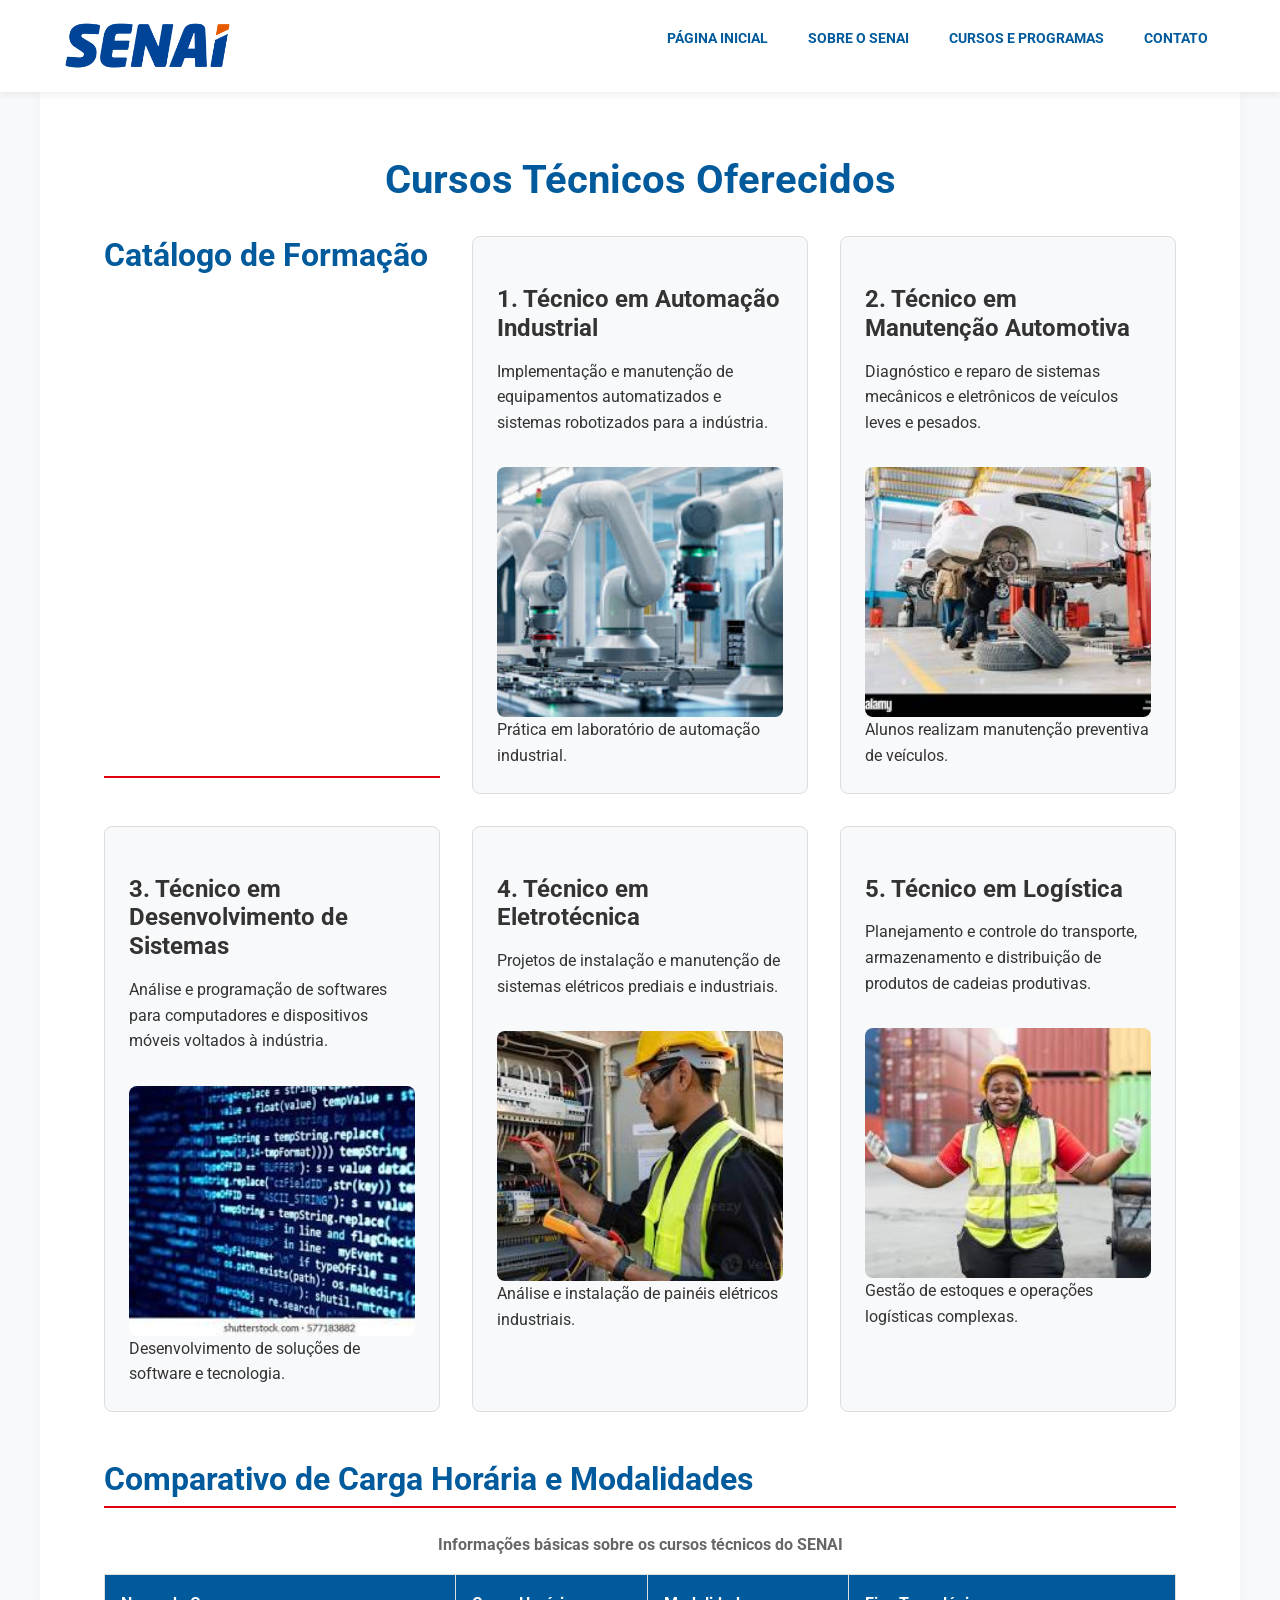
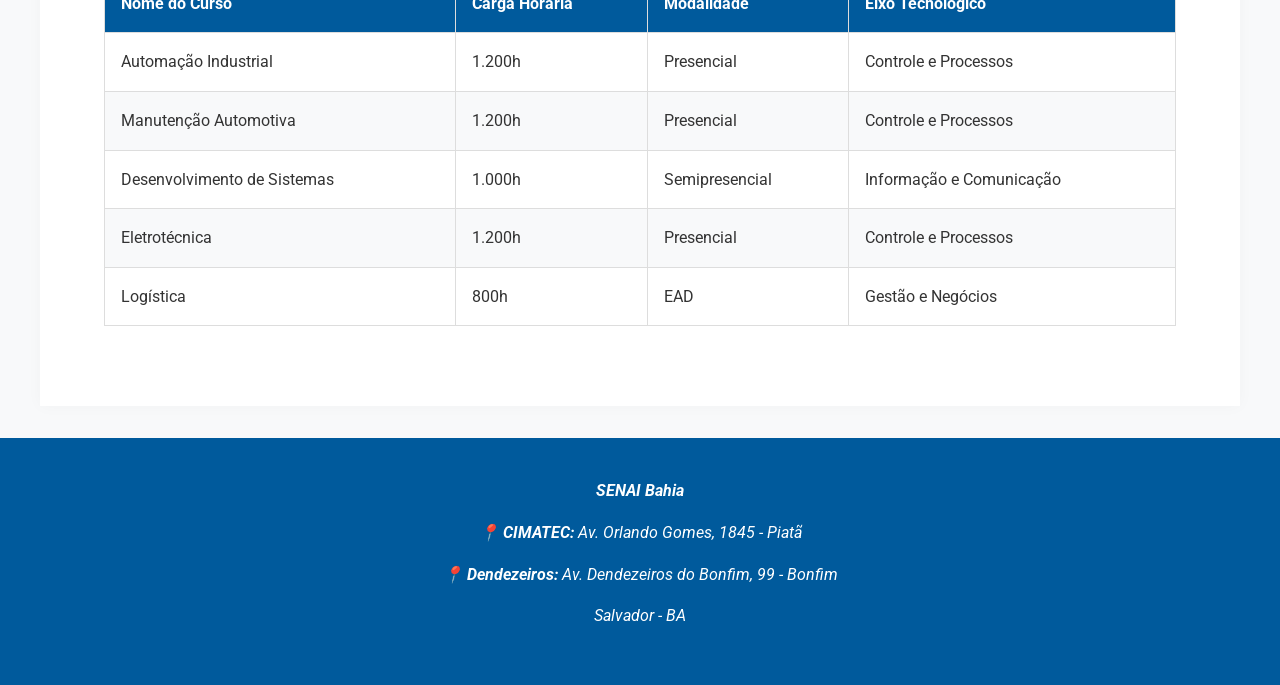
==== cursos.html @ eb8673d5 "Add files via upload" ====
<!DOCTYPE html>
<html lang="pt-BR">
<head>
    <link rel="stylesheet" href="CSS/style.css">
    <meta charset="UTF-8">
    <meta name="viewport" content="width=device-width, initial-scale=1.0">
    <title>Cursos Técnicos - SENAI</title>
</head>
<body>
    <header>
        <figure>
            <img 
                src="images/logo-senai.png" 
                alt="Logotipo oficial do SENAI"
                title="SENAI Oficial">
        </figure>
        <nav aria-label="Navegação Principal">
            <ul>
                <li><a href="index.html">Página Inicial</a></li>
                <li><a href="sobre.html">Sobre o SENAI</a></li>
                <li><a href="cursos.html">Cursos e Programas</a></li>
                <li><a href="contato.html">Contato</a></li>
            </ul>
        </nav>
    </header>

    <main>
        <h1>Cursos Técnicos Oferecidos</h1>

        <section id="lista-cursos">
            <h2>Catálogo de Formação</h2>
            
            <article>
                <h3>1. Técnico em Automação Industrial</h3>
                <p>Implementação e manutenção de equipamentos automatizados e sistemas robotizados para a indústria.</p>
                <figure>
                    <img 
                        src="images/curso-automacao.jpg" 
                        alt="Braço robótico industrial em movimento durante processo de automação.">
                    <figcaption>Prática em laboratório de automação industrial.</figcaption>
                </figure>
            </article>
            
            <article>
                <h3>2. Técnico em Manutenção Automotiva</h3>
                <p>Diagnóstico e reparo de sistemas mecânicos e eletrônicos de veículos leves e pesados.</p>
                <figure>
                    <img 
                        src="images/curso-automotiva.jpg" 
                        alt="Mecânicos com realizando manutenção de um carro suspenso.">
                    <figcaption>Alunos realizam manutenção preventiva de veículos.</figcaption>
                </figure>
            </article>
            
            <article>
                <h3>3. Técnico em Desenvolvimento de Sistemas</h3>
                <p>Análise e programação de softwares para computadores e dispositivos móveis voltados à indústria.</p>
                <figure>
                    <img 
                        src="images/curso-sistemas.jpg" 
                        alt="Tela de computador exibindo diversas linhas de código de programação iluminadas no escuro.">
                    <figcaption>Desenvolvimento de soluções de software e tecnologia.</figcaption>
                </figure>
            </article>
            
            <article>
                <h3>4. Técnico em Eletrotécnica</h3>
                <p>Projetos de instalação e manutenção de sistemas elétricos prediais e industriais.</p>
                <figure>
                    <img 
                        src="images/curso-eletrotecnica.jpg" 
                        alt="Eletricista utilizando multímetro para testar circuitos de um painel elétrico industrial.">
                    <figcaption>Análise e instalação de painéis elétricos industriais.</figcaption>
                </figure>
            </article>
            
            <article>
                <h3>5. Técnico em Logística</h3>
                <p>Planejamento e controle do transporte, armazenamento e distribuição de produtos de cadeias produtivas.</p>
                <figure>
                    <img 
                        src="images/curso-logistica.jpg" 
                        alt="Trabalhadora com colete, luvas e capacete sorrindo em frente a um pátio de contêineres.">
                    <figcaption>Gestão de estoques e operações logísticas complexas.</figcaption>
                </figure>
            </article>
        </section>

        <section id="comparativo">
            <h2>Comparativo de Carga Horária e Modalidades</h2>
            <table border="1">
                <caption>Informações básicas sobre os cursos técnicos do SENAI</caption>
                <thead>
                    <tr>
                        <th>Nome do Curso</th>
                        <th>Carga Horária</th>
                        <th>Modalidade</th>
                        <th>Eixo Tecnológico</th>
                    </tr>
                </thead>
                <tbody>
                    <tr>
                        <td>Automação Industrial</td>
                        <td>1.200h</td>
                        <td>Presencial</td>
                        <td>Controle e Processos</td>
                    </tr>
                    <tr>
                        <td>Manutenção Automotiva</td>
                        <td>1.200h</td>
                        <td>Presencial</td>
                        <td>Controle e Processos</td>
                    </tr>
                    <tr>
                        <td>Desenvolvimento de Sistemas</td>
                        <td>1.000h</td>
                        <td>Semipresencial</td>
                        <td>Informação e Comunicação</td>
                    </tr>
                    <tr>
                        <td>Eletrotécnica</td>
                        <td>1.200h</td>
                        <td>Presencial</td>
                        <td>Controle e Processos</td>
                    </tr>
                    <tr>
                        <td>Logística</td>
                        <td>800h</td>
                        <td>EAD</td>
                        <td>Gestão e Negócios</td>
                    </tr>
                </tbody>
            </table>
        </section>
    </main>

    <footer>
        <address>
            <p><strong>SENAI Bahia</strong></p>
            <p>📍 <strong>CIMATEC:</strong> Av. Orlando Gomes, 1845 - Piatã</p>
            <p>📍 <strong>Dendezeiros:</strong> Av. Dendezeiros do Bonfim, 99 - Bonfim</p>
            <p>Salvador - BA</p>
        </address>
    </footer>
</body>
</html>
---- CSS/style.css ----
/* ==========================================================================
   1. CONFIGURAÇÕES GERAIS E VARIÁVEIS
   ========================================================================== */
@import url('https://fonts.googleapis.com/css2?family=Roboto:wght@300;400;700&display=swap');

/* Reset Geral dos Navegadores */
* {
    margin: 0;
    padding: 0;
    box-sizing: border-box;
}

/* Variáveis de Cores (O Quadro Geral) */
:root {
    --senai-azul: #005A9C;
    --senai-vermelho: #E3000F;
    --cor-fundo: #F8F9FA;
    --cor-texto: #333333;
    --cor-texto-claro: #666666;
    --cor-borda: #DDDDDD;
    --branco: #FFFFFF;
}

/* Base do Corpo do Site */
body {
    font-family: 'Roboto', sans-serif;
    background-color: var(--cor-fundo);
    color: var(--cor-texto);
    line-height: 1.6;
}

/* ==========================================================================
   2. TIPOGRAFIA E ELEMENTOS BASE
   ========================================================================== */
h1, h2, h3 {
    color: var(--senai-azul);
    margin-bottom: 1rem;
    line-height: 1.2;
}

h1 { 
    font-size: 2.5rem; 
    text-align: center; 
    margin: 2rem 0; 
}

h2 { 
    font-size: 2rem; 
    border-bottom: 2px solid var(--senai-vermelho); 
    padding-bottom: 0.5rem; 
}

h3 { 
    font-size: 1.5rem; 
    color: var(--cor-texto); 
    margin-top: 1.5rem; 
}

p, ul, address {
    margin-bottom: 1rem;
}

/* Links em Geral */
a {
    color: var(--senai-azul);
    text-decoration: none;
    transition: color 0.3s ease;
}

a:hover {
    color: var(--senai-vermelho);
}

/* Comportamento de Imagens Padrão */
img {
    max-width: 100%;
    height: auto;
    border-radius: 8px;
    display: block;
}

/* ==========================================================================
   3. LAYOUT E ESTRUTURA (HEADER, MAIN, FOOTER)
   ========================================================================== */

/* Cabeçalho Fixo no Topo */
header {
    background-color: var(--branco);
    padding: 1rem 5%;
    display: flex;
    justify-content: space-between;
    align-items: center;
    box-shadow: 0 4px 6px rgba(0, 0, 0, 0.05);
    position: sticky;
    top: 0;
    z-index: 1000;
}

header figure img {
    max-height: 60px;
}

/* Menu de Navegação */
nav ul {
    list-style: none;
    display: flex;
    gap: 1.5rem;
}

nav a {
    font-weight: 700;
    text-transform: uppercase;
    font-size: 0.9rem;
    padding: 0.5rem;
}

/* Bloco de Conteúdo Principal */
main {
    max-width: 1200px;
    margin: 0 auto;
    padding: 2rem 5%;
    background-color: var(--branco);
    box-shadow: 0 0 15px rgba(0, 0, 0, 0.03);
    min-height: calc(100vh - 200px);
}

section {
    margin-bottom: 3rem;
}

/* Rodapé da Página */
footer {
    background-color: var(--senai-azul);
    color: var(--branco);
    text-align: center;
    padding: 2.5rem 5%;
    margin-top: 2rem;
}

footer a {
    color: #FFD700; 
    text-decoration: underline;
}

/* ==========================================================================
   4. COMPONENTES ESPECIAIS (GRID, CARDS E IMAGENS)
   ========================================================================== */

/* Criando Colunas Responsivas Automatizadas */
.antes-depois, 
#destaques, 
#lista-cursos {
    display: grid;
    grid-template-columns: repeat(auto-fit, minmax(300px, 1fr));
    gap: 2rem;
    margin-top: 1.5rem;
}

/* Estilo do Cartão (Card) */
#destaques article, 
#lista-cursos article {
    background: var(--cor-fundo);
    padding: 1.5rem;
    border-radius: 8px;
    border: 1px solid var(--cor-borda);
    display: flex;
    flex-direction: column;
    transition: transform 0.3s ease, box-shadow 0.3s ease;
}

/* Efeito Hover nos Cards */
#destaques article:hover, 
#lista-cursos article:hover {
    transform: translateY(-5px);
    box-shadow: 0 8px 15px rgba(0, 0, 0, 0.1);
}

/* Padronização de Imagens dentro dos Cards */
#destaques img, 
#lista-cursos img,
.antes-depois img {
    width: 100%;
    height: 250px;
    object-fit: cover;
    border-radius: 8px;
    margin-top: 1rem;
}

/* ==========================================================================
   5. TABELAS (Cursos)
   ========================================================================== */
table {
    width: 100%;
    border-collapse: collapse;
    margin-top: 1.5rem;
}

caption {
    font-weight: bold;
    margin-bottom: 1rem;
    color: var(--cor-texto-claro);
}

th, td {
    padding: 1rem;
    border: 1px solid var(--cor-borda);
    text-align: left;
}

th {
    background-color: var(--senai-azul);
    color: var(--branco);
    font-weight: bold;
}

/* Efeito Zebrado */
tbody tr:nth-child(even) {
    background-color: var(--cor-fundo);
}

/* Linha sob Destaque do Mouse */
tbody tr:hover {
    background-color: #E9ECEF;
}

/* ==========================================================================
   6. FORMULÁRIOS (Contato)
   ========================================================================== */
fieldset {
    border: 1px solid var(--cor-borda);
    border-radius: 8px;
    padding: 2rem;
    background-color: var(--cor-fundo);
    margin-bottom: 2rem;
}

legend {
    background-color: var(--senai-azul);
    color: var(--branco);
    padding: 0.5rem 1rem;
    border-radius: 4px;
    font-weight: bold;
}

form p {
    margin-bottom: 1.5rem;
    display: flex;
    flex-direction: column;
}

label {
    font-weight: bold;
    margin-bottom: 0.5rem;
    color: var(--cor-texto);
}

/* Campos de Entrada de Dados */
input:not([type="checkbox"]), 
select, 
textarea {
    width: 100%;
    padding: 0.8rem;
    border: 1px solid var(--cor-borda);
    border-radius: 4px;
    font-family: inherit;
    font-size: 1rem;
    transition: border-color 0.3s ease, box-shadow 0.3s ease;
}

/* Campo Focado (Ativo) */
input:focus, 
select:focus, 
textarea:focus {
    border-color: var(--senai-azul);
    outline: none;
    box-shadow: 0 0 0 3px rgba(0, 90, 156, 0.2);
}

/* Validação Errada Automatizada */
input:user-invalid, 
textarea:user-invalid {
    border-color: var(--senai-vermelho);
}

/* Estilos de Botão */
button {
    background-color: var(--senai-azul);
    color: var(--branco);
    border: none;
    padding: 1rem 2rem;
    font-size: 1rem;
    font-weight: bold;
    border-radius: 4px;
    cursor: pointer;
    transition: background-color 0.3s ease;
    margin-right: 1rem;
    margin-top: 1rem;
}

button[type="reset"] {
    background-color: #6C757D;
}

button:hover {
    background-color: var(--senai-vermelho);
}

button[type="reset"]:hover {
    background-color: #5A6268;
}

/* ==========================================================================
   7. RESPONSIVIDADE (Breakpoints / Media Queries)
   ========================================================================== */

/* TABLET (Até 1023px) */
@media screen and (max-width: 1023px) {
    h1 { font-size: 2rem; }
    h2 { font-size: 1.7rem; }
    
    .antes-depois, 
    #destaques, 
    #lista-cursos {
        grid-template-columns: repeat(2, 1fr);
    }
}

/* MOBILE / CELULARES (Até 767px) */
@media screen and (max-width: 767px) {
    header {
        flex-direction: column;
        text-align: center;
        gap: 1rem;
        padding: 1rem;
    }
    
    nav ul {
        flex-direction: column;
        gap: 0.5rem;
        width: 100%;
    }
    
    nav a {
        display: block;
        padding: 0.8rem;
        background-color: var(--cor-fundo);
        border-radius: 4px;
    }

    .antes-depois, 
    #destaques, 
    #lista-cursos {
        grid-template-columns: 1fr;
    }

    /* Scroll Horizontal Controlado para Tabelas */
    table {
        display: block;
        overflow-x: auto;
        white-space: nowrap;
    }

    button {
        width: 100%;
        margin-right: 0;
        margin-bottom: 0.5rem;
    }
    
    iframe {
        width: 100%;
        height: 300px;
    }
}
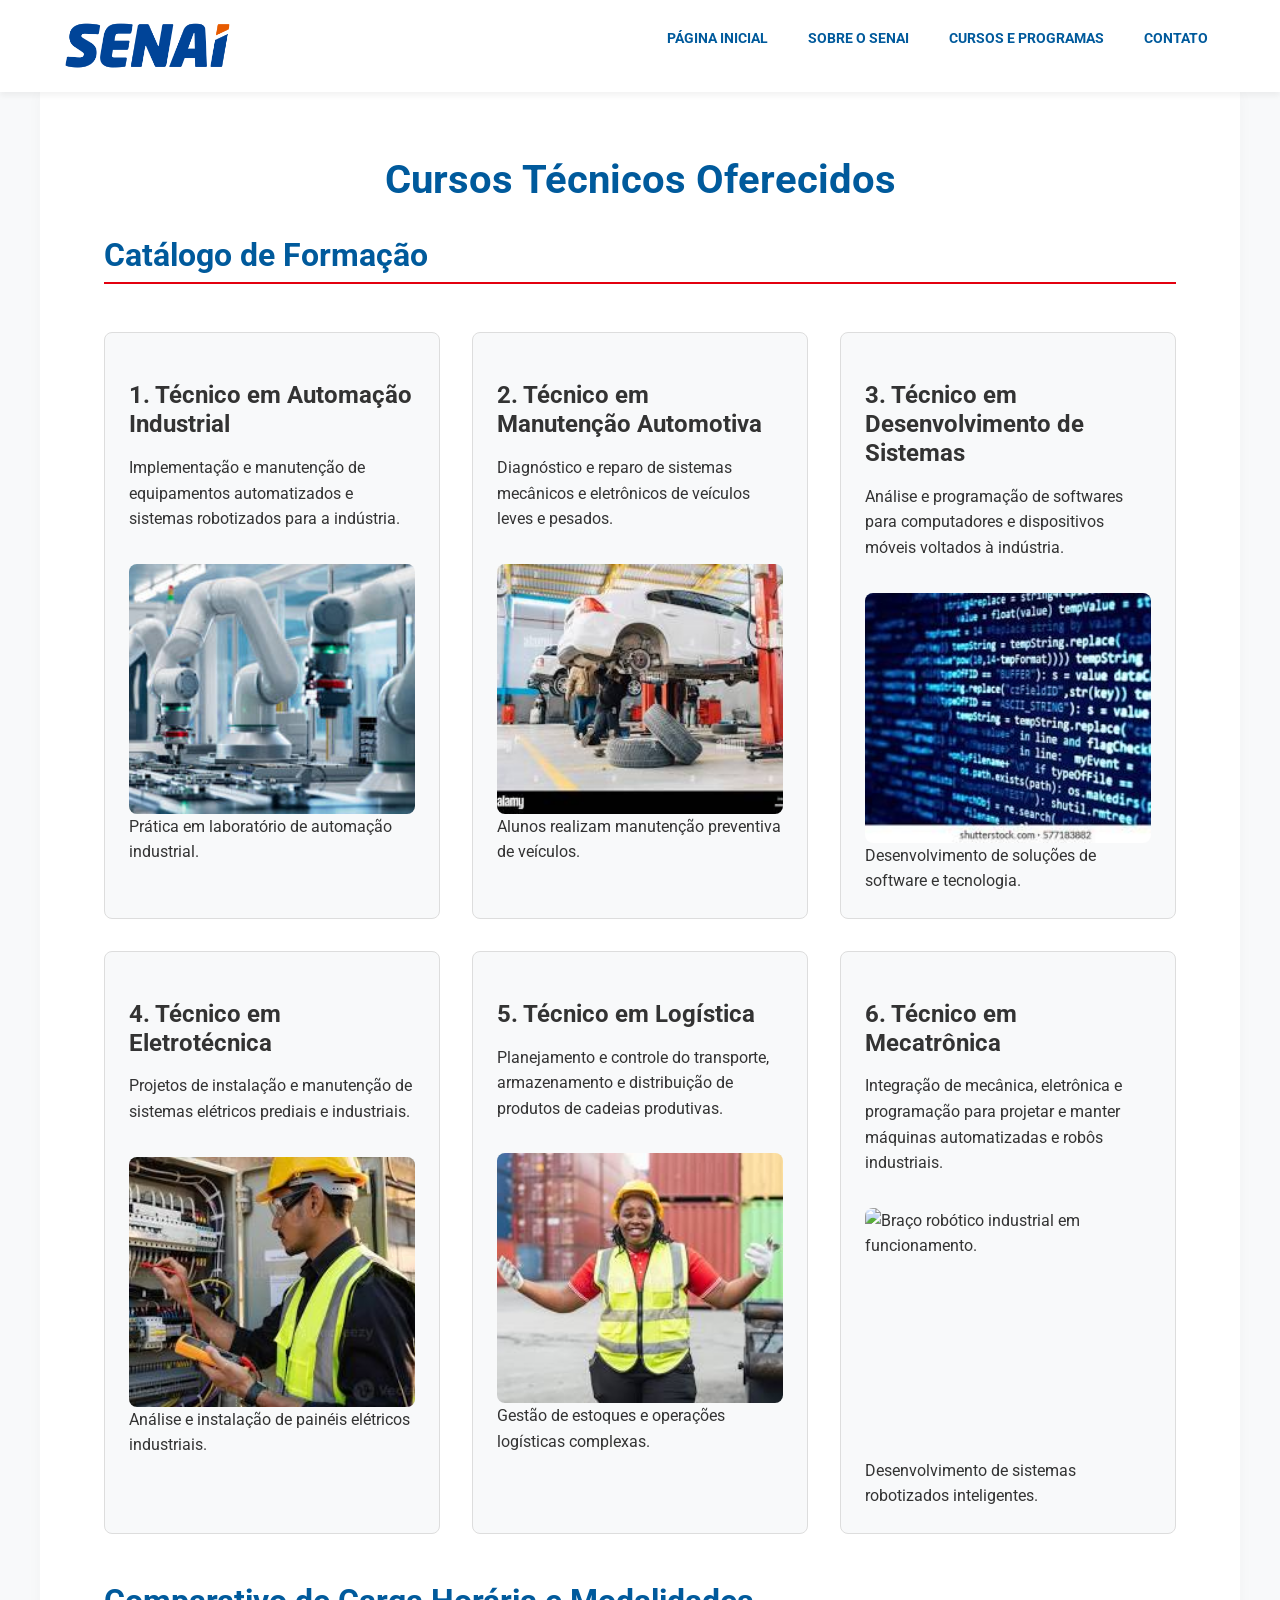
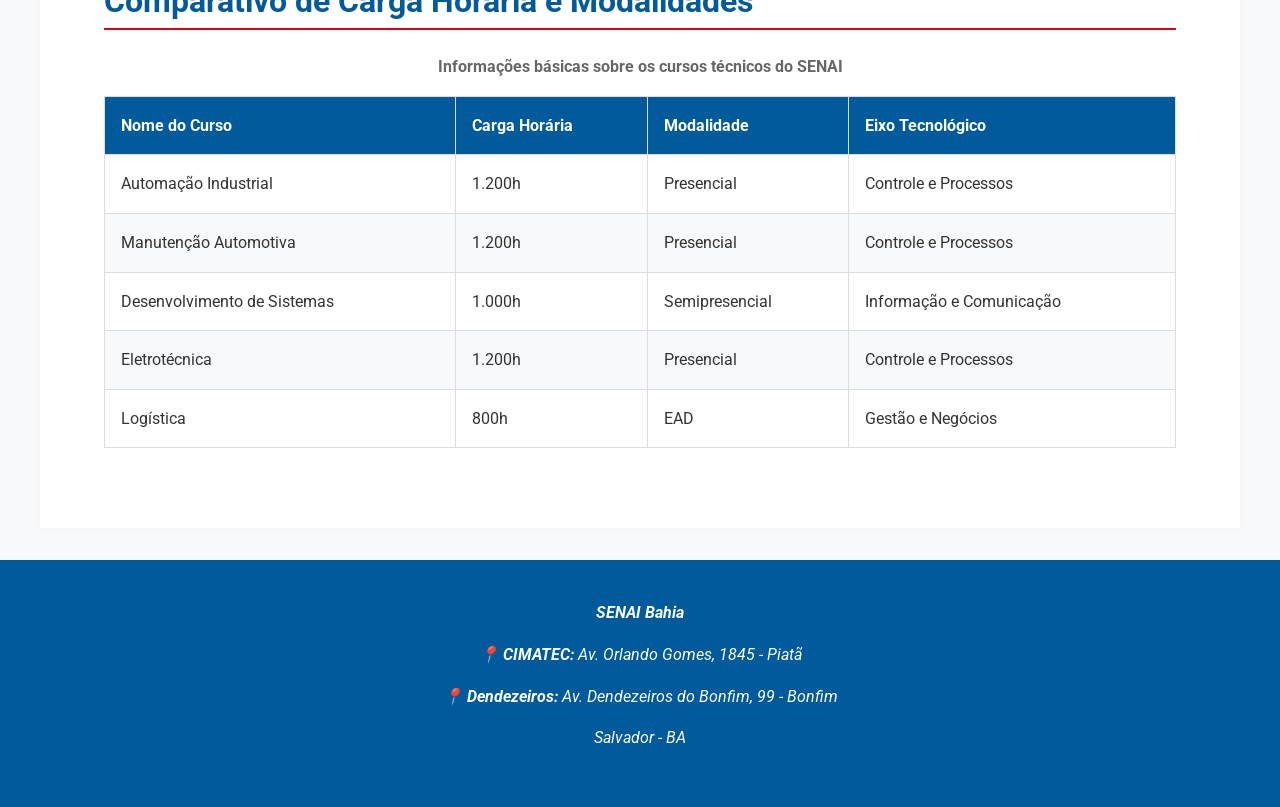
==== commit 84ede278: "Add Mecatrônica course and update course table Added a new course 'Técnico em Mecatrônica' to the li" ====
--- a/cursos.html
+++ b/cursos.html
@@ -84,6 +84,17 @@
                     <figcaption>Gestão de estoques e operações logísticas complexas.</figcaption>
                 </figure>
             </article>
+
+            <article>
+                <h3>6. Técnico em Mecatrônica</h3>
+                <p>Integração de mecânica, eletrônica e programação para projetar e manter máquinas automatizadas e robôs industriais.</p>
+                <figure>
+                    <img 
+                        src="images/mecatronica.jpg" 
+                        alt="Braço robótico industrial em funcionamento.">
+                    <figcaption>Desenvolvimento de sistemas robotizados inteligentes.</figcaption>
+                </figure>
+            </article>
         </section>
 
         <section id="comparativo">
@@ -143,4 +154,4 @@
         </address>
     </footer>
 </body>
-</html>+</html>
--- a/CSS/style.css
+++ b/CSS/style.css
@@ -10,7 +10,7 @@
     box-sizing: border-box;
 }
 
-/* Variáveis de Cores (O Quadro Geral) */
+/* Variáveis de Cores (Quadro Geral) */
 :root {
     --senai-azul: #005A9C;
     --senai-vermelho: #E3000F;
@@ -59,6 +59,21 @@
 p, ul, address {
     margin-bottom: 1rem;
 }
+
+/* --- ESTILOS DO SLOGAN DO SENAI --- */
+.slogan-senai {
+    color: var(--senai-azul);
+    text-align: center;
+    line-height: 1.4;
+}
+
+.slogan-senai .linha-vermelha {
+    display: inline-block;
+    border-bottom: 3px solid var(--senai-vermelho);
+    padding-bottom: 8px;
+    margin-bottom: 8px;
+}
+/* ---------------------------------- */
 
 /* Links em Geral */
 a {
@@ -154,6 +169,13 @@
     grid-template-columns: repeat(auto-fit, minmax(300px, 1fr));
     gap: 2rem;
     margin-top: 1.5rem;
+}
+
+/* Faz com que os títulos não sejam espremidos como colunas no Grid */
+.antes-depois h2, 
+#destaques h2, 
+#lista-cursos h2 {
+    grid-column: 1 / -1;
 }
 
 /* Estilo do Cartão (Card) */
@@ -327,22 +349,38 @@
 
 /* MOBILE / CELULARES (Até 767px) */
 @media screen and (max-width: 767px) {
+    /* Ajuste fino de tipografia */
+    h1 { font-size: 1.8rem; }
+    h2 { font-size: 1.5rem; }
+    
+    /* Remove o "sticky" para liberar espaço na tela e diminui os espaçamentos */
     header {
+        position: relative; 
         flex-direction: column;
         text-align: center;
-        gap: 1rem;
-        padding: 1rem;
+        gap: 0.5rem;
+        padding: 0.5rem;
+    }
+
+    /* Reduz a logo no celular para ganhar espaço */
+    header figure img {
+        max-height: 40px;
+        margin: 0 auto;
     }
     
+    /* Menu compacto: itens lado a lado (wrap) ao invés de uma torre vertical */
     nav ul {
-        flex-direction: column;
-        gap: 0.5rem;
+        flex-direction: row;
+        flex-wrap: wrap;
+        justify-content: center;
+        gap: 0.3rem;
         width: 100%;
     }
     
     nav a {
-        display: block;
-        padding: 0.8rem;
+        display: inline-block;
+        padding: 0.4rem 0.6rem;
+        font-size: 0.75rem; 
         background-color: var(--cor-fundo);
         border-radius: 4px;
     }
@@ -370,4 +408,4 @@
         width: 100%;
         height: 300px;
     }
-}+}
